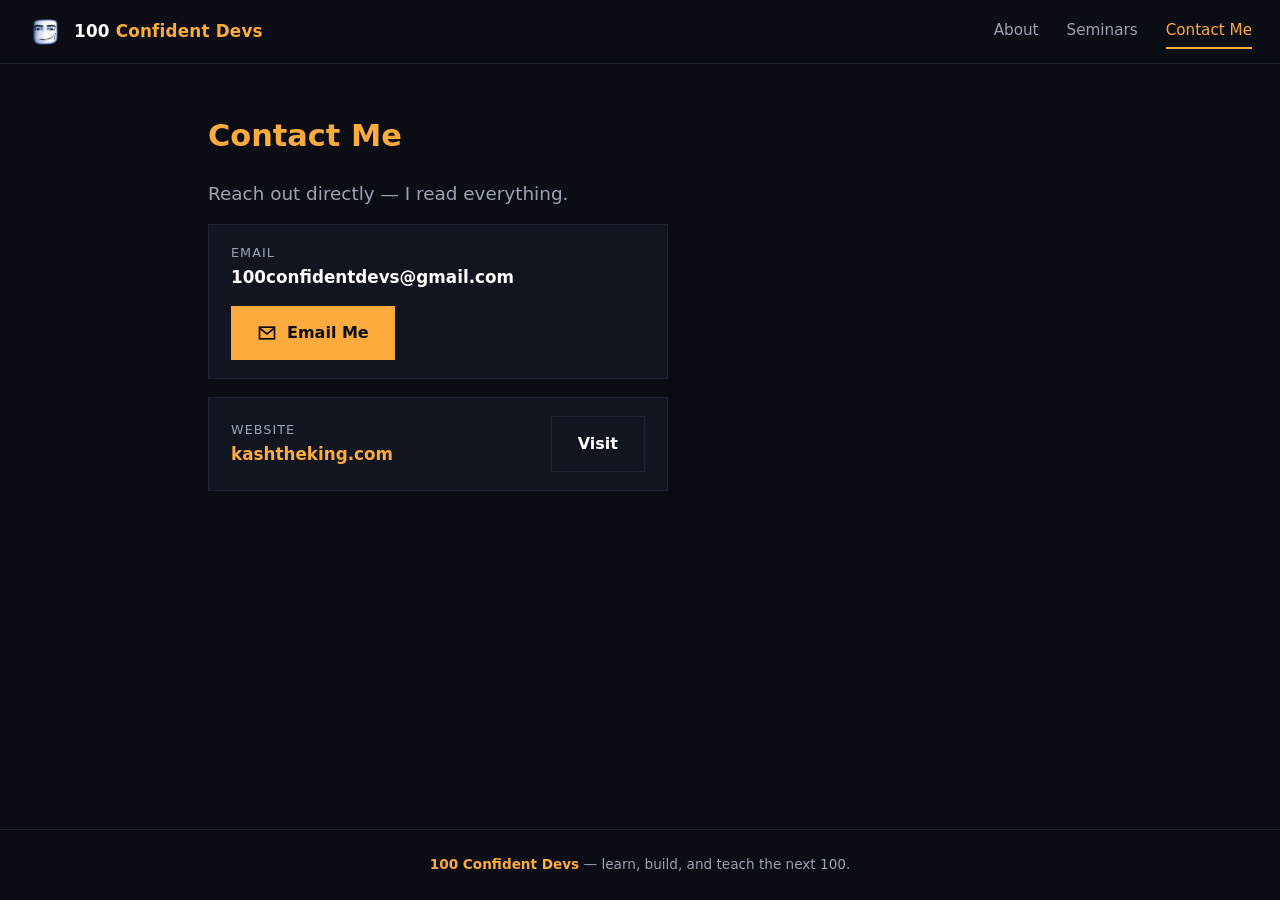
==== contact.html @ 68784820 "Initial site: 100 Confident Devs" ====
<!DOCTYPE html>
<html lang="en">
<head>
    <meta charset="UTF-8">
    <meta name="viewport" content="width=device-width, initial-scale=1.0">
    <title>Contact Me — 100 Confident Devs</title>
    <meta name="description" content="Get in touch with 100 Confident Devs.">
    <link rel="icon" href="assets/logo_ico.ico" type="image/x-icon">
    <link rel="stylesheet" href="styles.css">
</head>
<body>
    <header class="topbar">
        <a class="brand" href="index.html">
            <img src="assets/logo_2.png" alt="100 Confident Devs logo">
            <span>100 <b>Confident Devs</b></span>
        </a>
        <nav class="nav">
            <a href="index.html#about">About</a>
            <a href="seminars.html">Seminars</a>
            <a href="contact.html" class="active">Contact Me</a>
        </nav>
    </header>

    <main class="page">
        <h2 class="section">Contact Me</h2>
        <p class="lead">Reach out directly &mdash; I read everything.</p>

        <div class="contact-list">
            <div class="contact-row">
                <div>
                    <div class="label">Email</div>
                    <div class="value">100confidentdevs@gmail.com</div>
                </div>
                <a class="btn btn-accent" href="mailto:100confidentdevs@gmail.com">
                    <svg viewBox="0 0 24 24" fill="none" stroke="currentColor" stroke-width="2" aria-hidden="true">
                        <rect x="3" y="5" width="18" height="14"></rect>
                        <path d="m3 6 9 7 9-7"></path>
                    </svg>
                    Email Me
                </a>
            </div>

            <div class="contact-row">
                <div>
                    <div class="label">Website</div>
                    <a class="value" href="https://kashtheking.com" target="_blank" rel="noopener">kashtheking.com</a>
                </div>
                <a class="btn btn-outline" href="https://kashtheking.com" target="_blank" rel="noopener">Visit</a>
            </div>
        </div>
    </main>

    <footer>
        <b>100 Confident Devs</b> &mdash; learn, build, and teach the next 100.
    </footer>
</body>
</html>
---- styles.css ----
/* ============================================================
   100 Confident Devs — shared styles
   Flat UI. Dark base #0a0d14, white text, orange #FFAA3C accents.
   ============================================================ */

:root {
    --bg: #0a0d14;
    --bg-raised: #11151f;
    --bg-line: #1d2330;
    --text: #ffffff;
    --text-dim: #9aa3b2;
    --accent: #ffaa3c;
    --accent-dim: #c97f23;
    --discord: #5865f2;
    --max-width: 920px;
}

* {
    box-sizing: border-box;
    margin: 0;
    padding: 0;
}

html {
    -webkit-text-size-adjust: 100%;
}

body {
    background-color: var(--bg);
    color: var(--text);
    font-family: "Segoe UI", system-ui, -apple-system, Roboto, Helvetica, Arial, sans-serif;
    line-height: 1.6;
    min-height: 100vh;
    display: flex;
    flex-direction: column;
}

/* ---------- Top navigation ---------- */

.topbar {
    display: flex;
    align-items: center;
    justify-content: space-between;
    padding: 0 28px;
    height: 64px;
    border-bottom: 1px solid var(--bg-line);
    background-color: var(--bg);
    position: sticky;
    top: 0;
    z-index: 10;
}

.brand {
    display: flex;
    align-items: center;
    gap: 12px;
    text-decoration: none;
    color: var(--text);
}

.brand img {
    width: 34px;
    height: 34px;
    display: block;
}

.brand span {
    font-weight: 700;
    font-size: 1.05rem;
    letter-spacing: 0.2px;
}

.brand span b {
    color: var(--accent);
    font-weight: 700;
}

.nav {
    display: flex;
    gap: 28px;
}

.nav a {
    color: var(--text-dim);
    text-decoration: none;
    font-size: 0.95rem;
    font-weight: 500;
    padding: 4px 0;
    border-bottom: 2px solid transparent;
    transition: color 0.15s ease, border-color 0.15s ease;
}

.nav a:hover {
    color: var(--text);
}

.nav a.active {
    color: var(--accent);
    border-bottom-color: var(--accent);
}

/* ---------- Layout ---------- */

main {
    flex: 1;
    width: 100%;
    max-width: var(--max-width);
    margin: 0 auto;
    padding: 48px 28px 72px;
}

/* ---------- Home / hero ---------- */

.hero {
    display: flex;
    flex-direction: column;
    align-items: center;
    text-align: center;
}

#about {
    margin-top: 72px;
    scroll-margin-top: 80px;
}

.hero-logo {
    width: 220px;
    height: 220px;
    max-width: 60vw;
    display: block;
    margin-bottom: 28px;
}

h1.title {
    font-size: 2.75rem;
    font-weight: 800;
    color: var(--accent);
    letter-spacing: 0.5px;
    line-height: 1.1;
}

.subtitle {
    color: var(--text-dim);
    font-size: 1.15rem;
    max-width: 560px;
    margin-top: 14px;
}

/* ---------- Buttons (flat, square) ---------- */

.btn {
    display: inline-flex;
    align-items: center;
    justify-content: center;
    gap: 10px;
    font-size: 1rem;
    font-weight: 600;
    text-decoration: none;
    padding: 14px 26px;
    border: none;
    cursor: pointer;
    transition: background-color 0.15s ease;
}

.btn-discord {
    background-color: var(--discord);
    color: #ffffff;
}

.btn-discord:hover {
    background-color: #4752c4;
}

.btn-accent {
    background-color: var(--accent);
    color: #0a0d14;
}

.btn-accent:hover {
    background-color: var(--accent-dim);
}

.btn-outline {
    background-color: transparent;
    color: var(--text);
    border: 1px solid var(--bg-line);
}

.btn-outline:hover {
    border-color: var(--accent);
    color: var(--accent);
}

.btn svg {
    width: 20px;
    height: 20px;
    display: block;
}

/* ---------- Discord block on home ---------- */

.discord-zone {
    margin-top: 44px;
    display: flex;
    flex-direction: column;
    align-items: center;
    gap: 24px;
    width: 100%;
}

.discord-widget {
    width: 100%;
    max-width: 420px;
    background-color: var(--bg-raised);
    border: 1px solid var(--bg-line);
}

.dw-head {
    display: flex;
    align-items: center;
    justify-content: space-between;
    padding: 16px 20px;
    border-bottom: 1px solid var(--bg-line);
}

.dw-name {
    font-weight: 700;
    font-size: 1rem;
}

.dw-status {
    display: flex;
    align-items: center;
    gap: 8px;
    color: var(--text-dim);
    font-size: 0.85rem;
}

.dw-dot {
    width: 9px;
    height: 9px;
    background-color: #3ba55d;
    display: inline-block;
}

.dw-stats {
    display: flex;
}

.dw-stat {
    flex: 1;
    padding: 18px 20px;
    text-align: center;
}

.dw-stat + .dw-stat {
    border-left: 1px solid var(--bg-line);
}

.dw-num {
    font-size: 1.6rem;
    font-weight: 800;
    color: var(--accent);
    line-height: 1.1;
}

.dw-label {
    font-size: 0.78rem;
    color: var(--text-dim);
    text-transform: uppercase;
    letter-spacing: 1px;
    margin-top: 4px;
}

/* ---------- Section / page headings ---------- */

h2.section {
    font-size: 1.9rem;
    font-weight: 800;
    color: var(--accent);
    margin-bottom: 18px;
}

.page p {
    color: var(--text);
    margin-bottom: 16px;
    max-width: 680px;
}

.page p.lead {
    font-size: 1.15rem;
    color: var(--text-dim);
}

/* ---------- Seminars page ---------- */

.banner {
    background-color: var(--bg-raised);
    border: 1px solid var(--bg-line);
    border-left: 4px solid var(--accent);
    padding: 22px 26px;
    margin-bottom: 40px;
    display: flex;
    align-items: center;
    justify-content: space-between;
    gap: 16px;
    flex-wrap: wrap;
}

.banner-label {
    text-transform: uppercase;
    letter-spacing: 1.5px;
    font-size: 0.78rem;
    color: var(--accent);
    font-weight: 700;
}

.banner-value {
    font-size: 1.6rem;
    font-weight: 800;
    color: var(--text);
}

.video-frame {
    position: relative;
    width: 100%;
    aspect-ratio: 16 / 9;
    background-color: #000;
    border: 1px solid var(--bg-line);
}

.video-frame iframe {
    position: absolute;
    inset: 0;
    width: 100%;
    height: 100%;
    border: none;
}

.video-placeholder {
    position: absolute;
    inset: 0;
    display: flex;
    flex-direction: column;
    align-items: center;
    justify-content: center;
    gap: 8px;
    color: var(--text-dim);
    text-align: center;
    padding: 20px;
}

/* ---------- Contact page ---------- */

.contact-list {
    display: flex;
    flex-direction: column;
    gap: 18px;
    margin-top: 8px;
    max-width: 460px;
}

.contact-row {
    display: flex;
    align-items: center;
    justify-content: space-between;
    gap: 16px;
    background-color: var(--bg-raised);
    border: 1px solid var(--bg-line);
    padding: 18px 22px;
    flex-wrap: wrap;
}

.contact-row .label {
    color: var(--text-dim);
    font-size: 0.8rem;
    text-transform: uppercase;
    letter-spacing: 1px;
}

.contact-row .value {
    font-size: 1.05rem;
    font-weight: 600;
    color: var(--text);
}

.contact-row a.value {
    color: var(--accent);
    text-decoration: none;
}

.contact-row a.value:hover {
    text-decoration: underline;
}

/* ---------- Footer ---------- */

footer {
    border-top: 1px solid var(--bg-line);
    padding: 24px 28px;
    text-align: center;
    color: var(--text-dim);
    font-size: 0.85rem;
}

footer b {
    color: var(--accent);
}

/* ---------- Responsive ---------- */

@media (max-width: 640px) {
    .topbar {
        padding: 0 16px;
        height: 58px;
    }

    .nav {
        gap: 18px;
    }

    .nav a {
        font-size: 0.88rem;
    }

    .brand span {
        display: none;
    }

    main {
        padding: 36px 18px 56px;
    }

    h1.title {
        font-size: 2.1rem;
    }
}
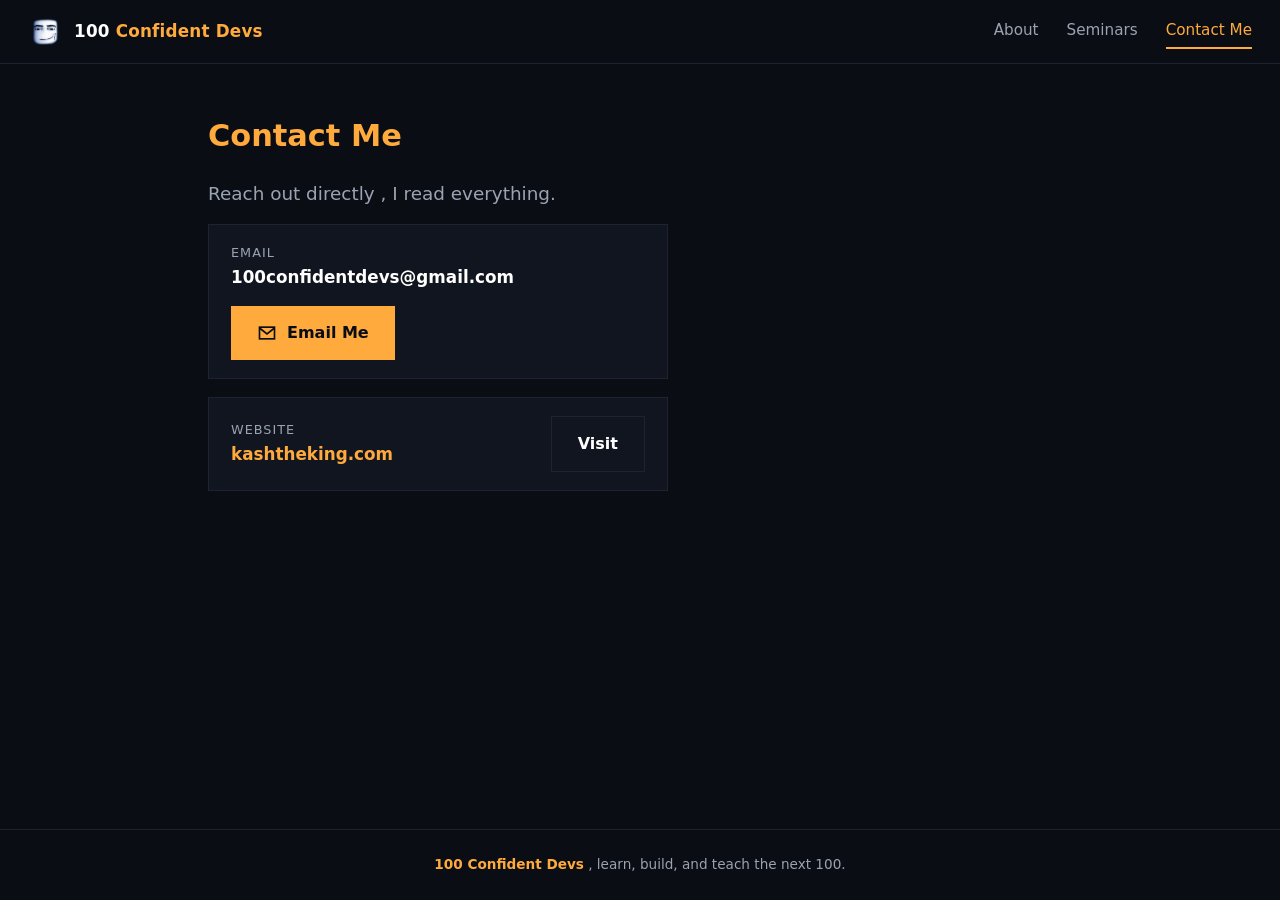
==== commit 6891f86a: "Exclude PSD design sources from repo" ====
--- a/contact.html
+++ b/contact.html
@@ -23,7 +23,7 @@
 
     <main class="page">
         <h2 class="section">Contact Me</h2>
-        <p class="lead">Reach out directly &mdash; I read everything.</p>
+        <p class="lead">Reach out directly ,  I read everything.</p>
 
         <div class="contact-list">
             <div class="contact-row">
@@ -51,7 +51,7 @@
     </main>
 
     <footer>
-        <b>100 Confident Devs</b> &mdash; learn, build, and teach the next 100.
+        <b>100 Confident Devs</b> ,  learn, build, and teach the next 100.
     </footer>
 </body>
 </html>
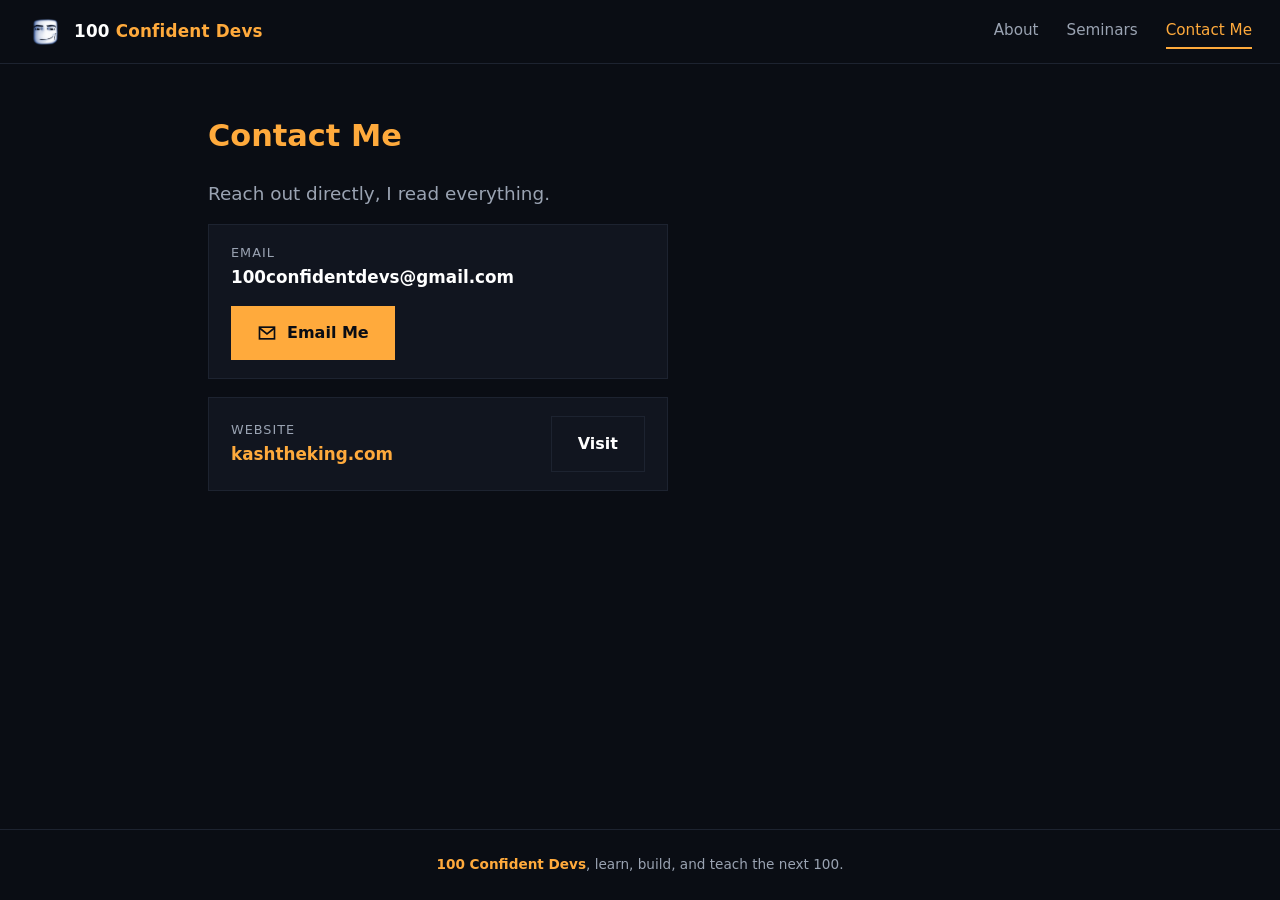
==== commit 2ed8d6da: "- Notify Me button uses Discord invite link - Added oof easter egg to main logo" ====
--- a/contact.html
+++ b/contact.html
@@ -23,7 +23,7 @@
 
     <main class="page">
         <h2 class="section">Contact Me</h2>
-        <p class="lead">Reach out directly ,  I read everything.</p>
+        <p class="lead">Reach out directly,  I read everything.</p>
 
         <div class="contact-list">
             <div class="contact-row">
@@ -51,7 +51,7 @@
     </main>
 
     <footer>
-        <b>100 Confident Devs</b> ,  learn, build, and teach the next 100.
+        <b>100 Confident Devs</b>,  learn, build, and teach the next 100.
     </footer>
 </body>
 </html>
--- a/styles.css
+++ b/styles.css
@@ -129,6 +129,30 @@
     max-width: 60vw;
     display: block;
     margin-bottom: 28px;
+    cursor: pointer;
+    user-select: none;
+    -webkit-user-drag: none;
+    transition: transform 0.12s ease;
+    will-change: transform;
+}
+
+.hero-logo:hover {
+    transform: scale(1.04);
+}
+
+.hero-logo:focus-visible {
+    outline: 2px solid var(--accent);
+    outline-offset: 6px;
+}
+
+.hero-logo.pop {
+    animation: logo-pop 0.32s ease;
+}
+
+@keyframes logo-pop {
+    0% { transform: scale(1); }
+    45% { transform: scale(1.18); }
+    100% { transform: scale(1); }
 }
 
 h1.title {
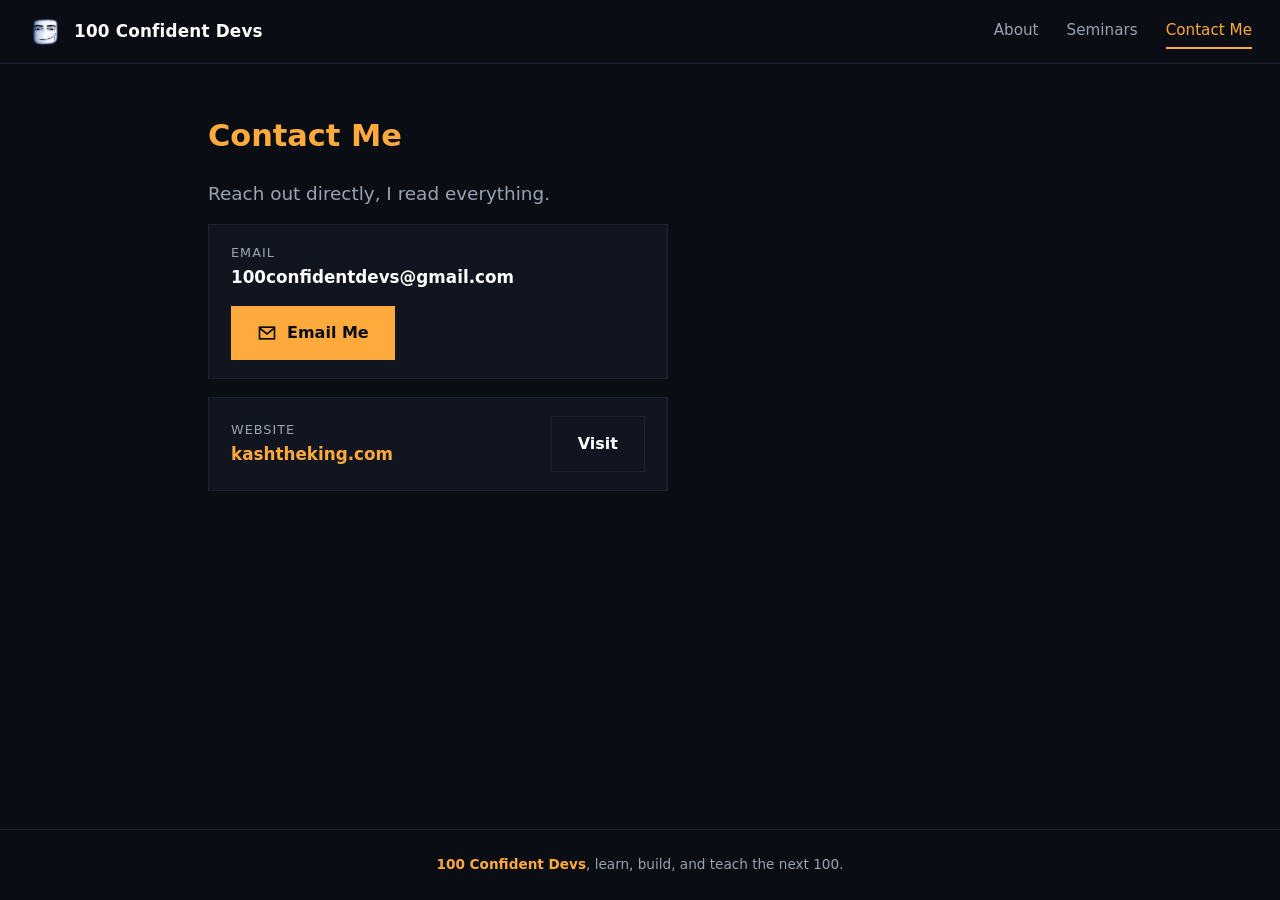
==== commit 335a52cf: "Polish" ====
--- a/contact.html
+++ b/contact.html
@@ -12,7 +12,7 @@
     <header class="topbar">
         <a class="brand" href="index.html">
             <img src="assets/logo_2.png" alt="100 Confident Devs logo">
-            <span>100 <b>Confident Devs</b></span>
+            <span>100 Confident Devs</span>
         </a>
         <nav class="nav">
             <a href="index.html#about">About</a>
--- a/styles.css
+++ b/styles.css
@@ -28,7 +28,7 @@
 body {
     background-color: var(--bg);
     color: var(--text);
-    font-family: "Segoe UI", system-ui, -apple-system, Roboto, Helvetica, Arial, sans-serif;
+    font-family: "Inter", "Segoe UI", system-ui, -apple-system, Roboto, Helvetica, Arial, sans-serif;
     line-height: 1.6;
     min-height: 100vh;
     display: flex;
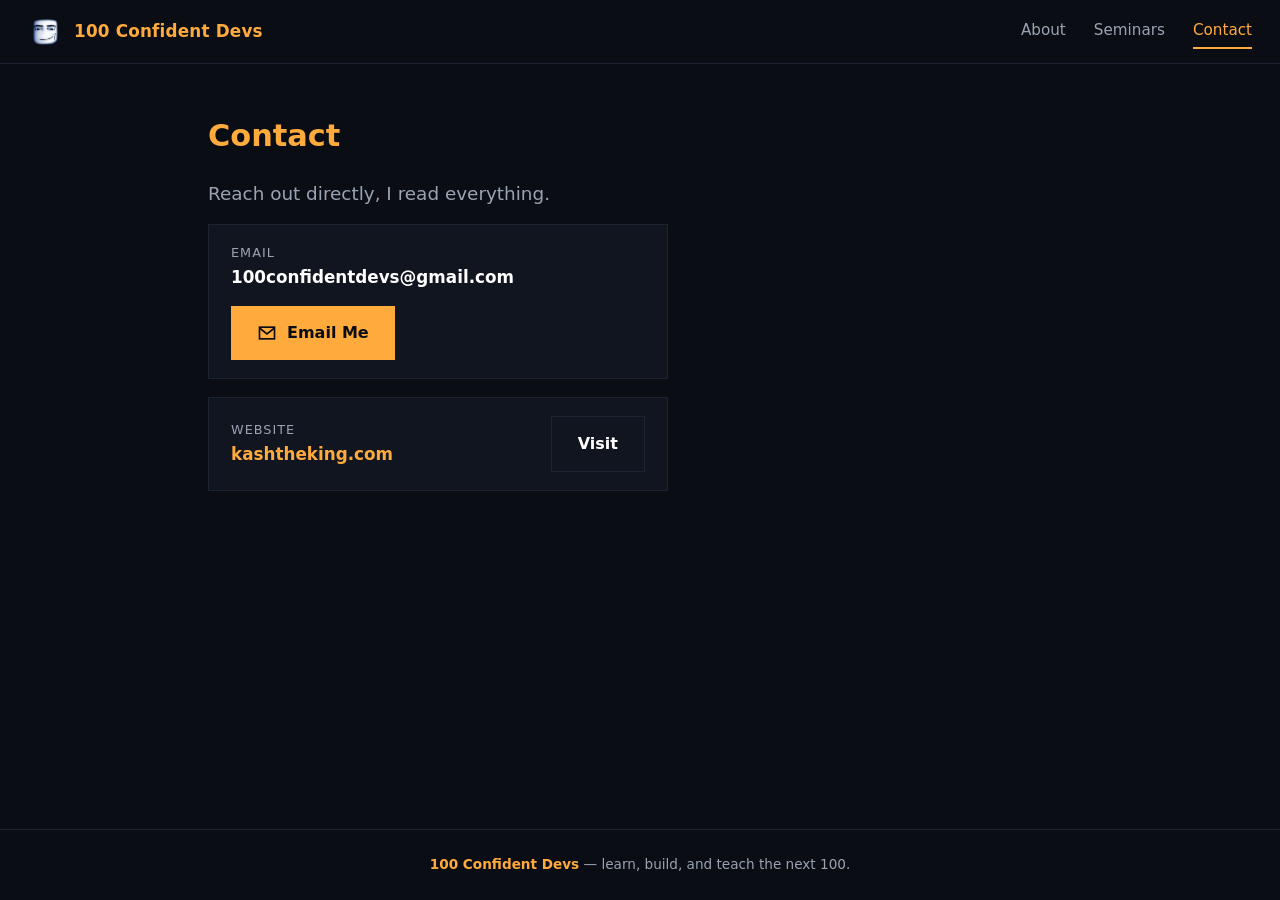
==== commit e28c7f6f: "Polish 2" ====
--- a/contact.html
+++ b/contact.html
@@ -3,7 +3,7 @@
 <head>
     <meta charset="UTF-8">
     <meta name="viewport" content="width=device-width, initial-scale=1.0">
-    <title>Contact Me — 100 Confident Devs</title>
+    <title>Contact — 100 Confident Devs</title>
     <meta name="description" content="Get in touch with 100 Confident Devs.">
     <link rel="icon" href="assets/logo_ico.ico" type="image/x-icon">
     <link rel="stylesheet" href="styles.css">
@@ -12,17 +12,17 @@
     <header class="topbar">
         <a class="brand" href="index.html">
             <img src="assets/logo_2.png" alt="100 Confident Devs logo">
-            <span>100 Confident Devs</span>
+            <span><b>100 Confident Devs</b></span>
         </a>
         <nav class="nav">
             <a href="index.html#about">About</a>
             <a href="seminars.html">Seminars</a>
-            <a href="contact.html" class="active">Contact Me</a>
+            <a href="contact.html" class="active">Contact</a>
         </nav>
     </header>
 
     <main class="page">
-        <h2 class="section">Contact Me</h2>
+        <h2 class="section">Contact</h2>
         <p class="lead">Reach out directly,  I read everything.</p>
 
         <div class="contact-list">
@@ -51,7 +51,7 @@
     </main>
 
     <footer>
-        <b>100 Confident Devs</b>,  learn, build, and teach the next 100.
+        <b>100 Confident Devs</b> &mdash; learn, build, and teach the next 100.
     </footer>
 </body>
 </html>
